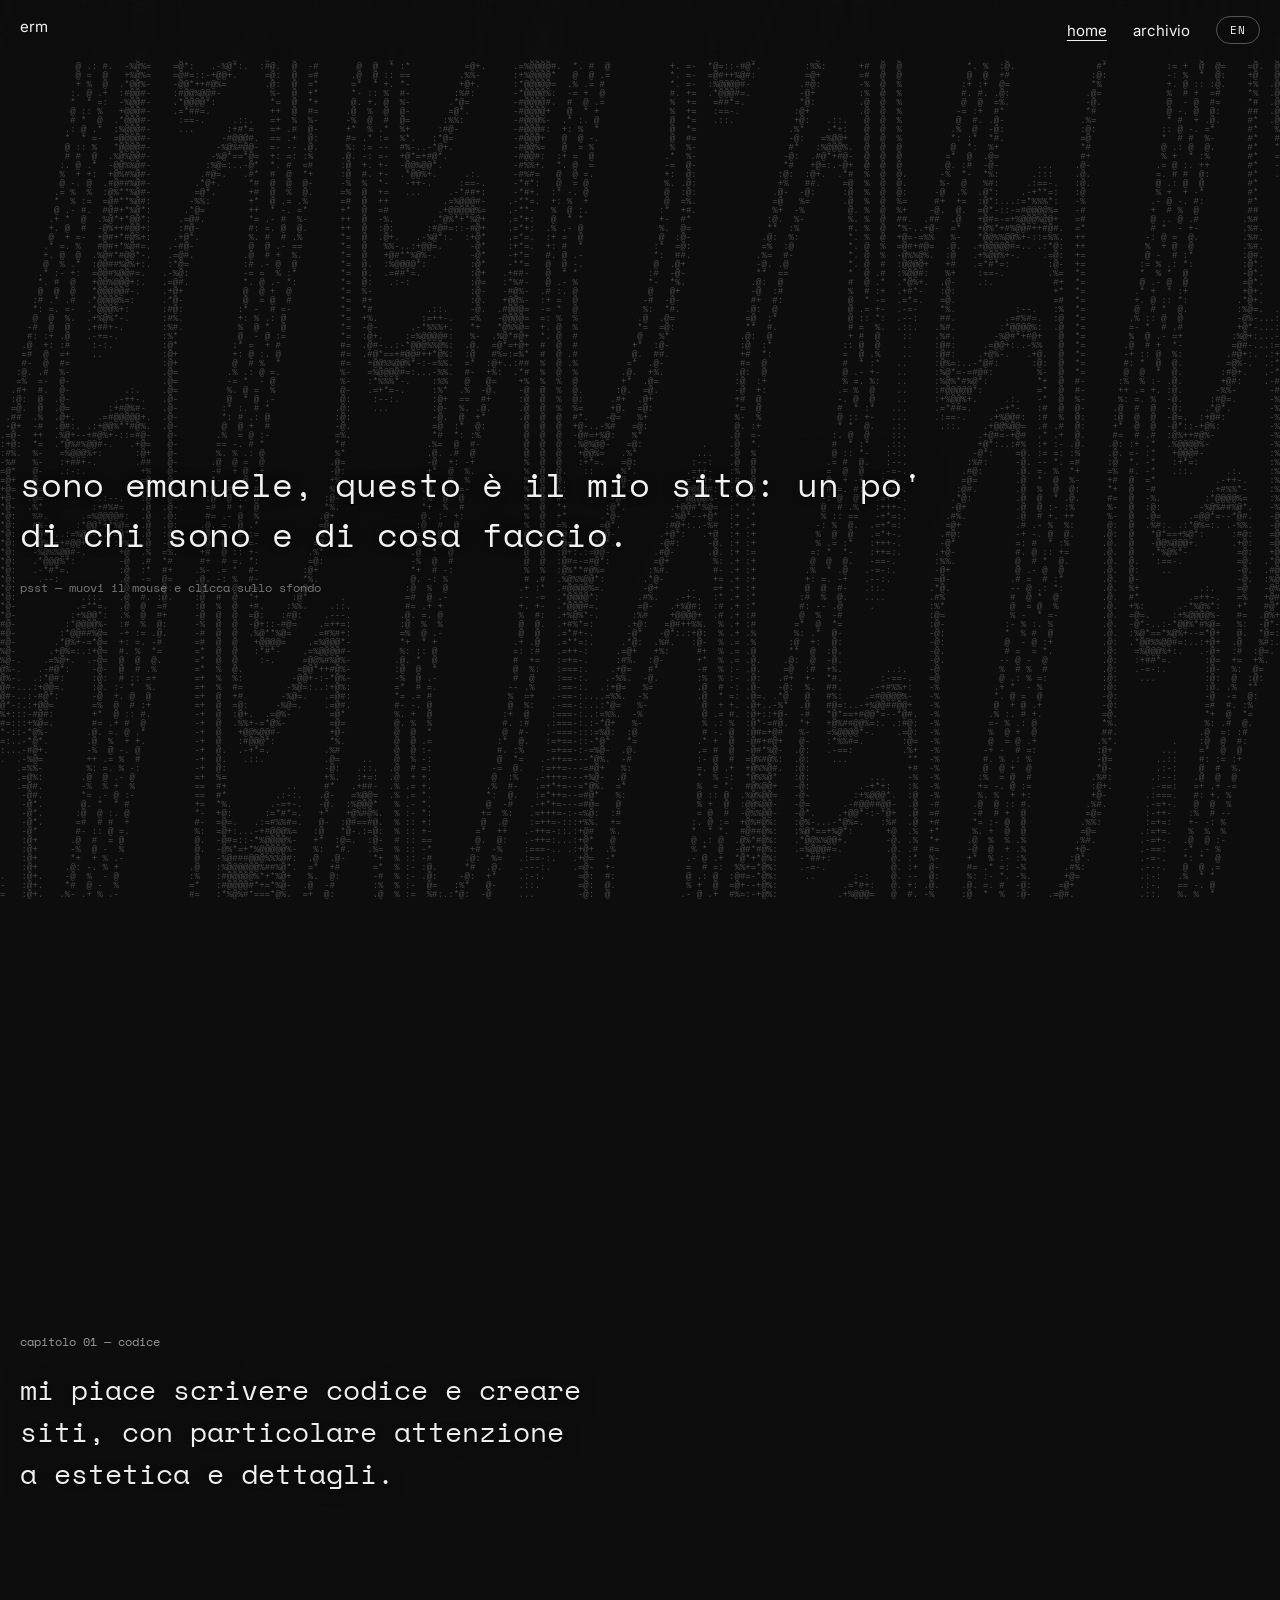
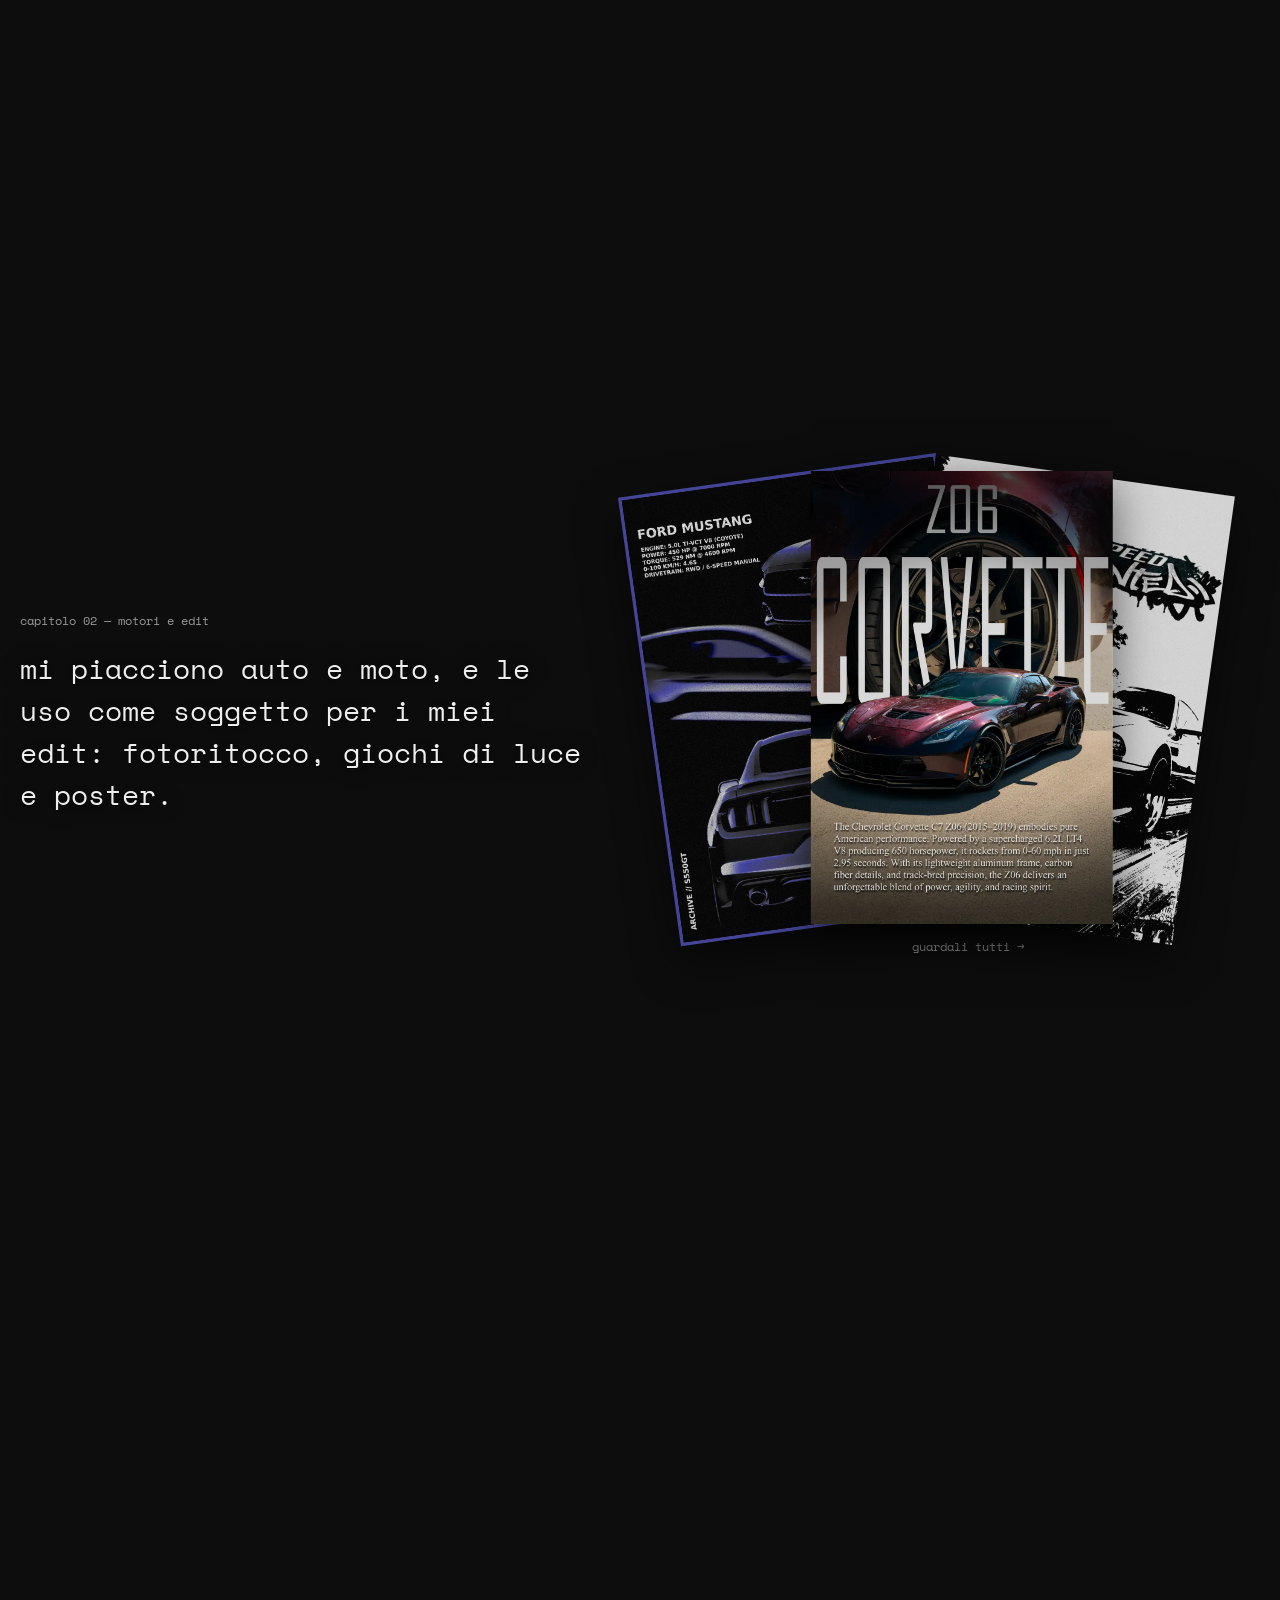
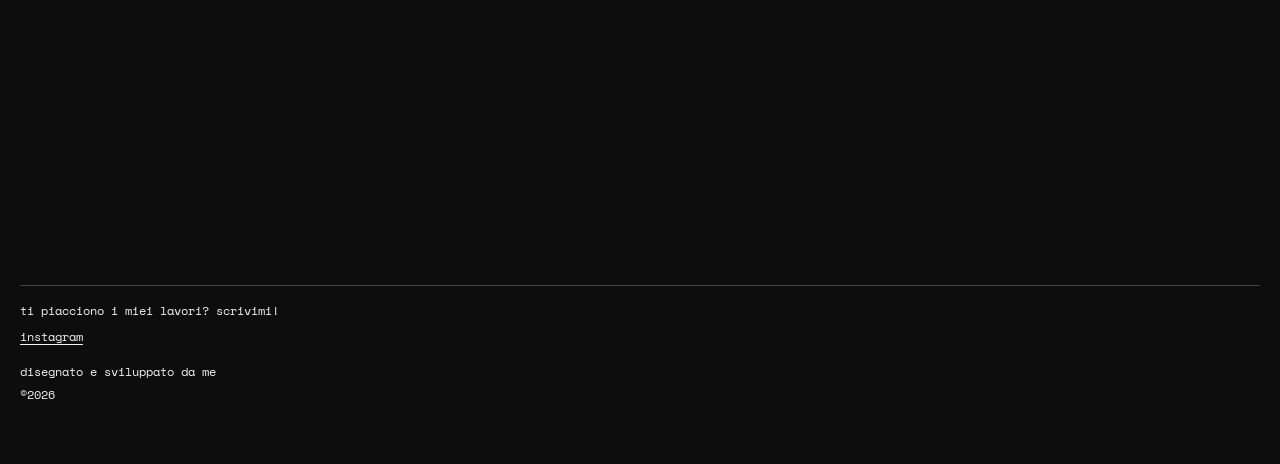
==== index.html @ 2b70f252 "ermportfolio V1" ====
<!DOCTYPE html>
<html lang="it">
<head>
  <meta charset="UTF-8" />
  <meta name="viewport" content="width=device-width, initial-scale=1.0" />
  <title>home — erm</title>
  <meta name="description" content="chi sono — scrivo codice e creo poster. questo è il mio spazio online." />
  <link rel="preconnect" href="https://fonts.googleapis.com" />
  <link rel="preconnect" href="https://fonts.gstatic.com" crossorigin />
  <link href="https://fonts.googleapis.com/css2?family=Inter:wght@400;500&family=Space+Mono&display=swap" rel="stylesheet" />
  <link rel="stylesheet" href="css/style.css?v=7" />
</head>
<body data-page="index">
  <pre class="ascii" id="ascii" aria-hidden="true"></pre>

  <header class="nav">
    <a class="name" href="#top">erm<br /></a>
    <nav class="pages"><a href="#top" class="on" data-i18n="nav_works">home</a><a href="archivio.html" data-i18n="nav_archivio">archivio</a><button id="lang" class="lang-btn" aria-label="switch language">en</button></nav>
  </header>

  <main id="top">
    <section class="hero" id="hero">
      <p class="statement rv" data-i18n="statement">sono emanuele, questo è il mio sito: un po' di chi sono e di cosa faccio.</p>
      <p class="mono ascii-hint rv" data-i18n="ascii_hint">psst — muovi il mouse e clicca sullo sfondo</p>
    </section>

    <section class="chapter" id="ch01">
      <p class="mono chapter-head rv" data-i18n="r1_head">capitolo 01 — codice</p>
      <p class="chapter-text rv" data-i18n="r1_p1">mi piace scrivere codice e creare siti, con particolare attenzione a estetica e dettagli.</p>
    </section>

    <section class="chapter" id="ch02">
      <div class="chtext">
        <p class="mono chapter-head rv" data-i18n="r2_head">capitolo 02 — motori e edit</p>
        <p class="chapter-text rv" data-i18n="r2_p1">mi piacciono auto e moto, e le uso come soggetto per i miei edit: fotoritocco, giochi di luce e poster.</p>
      </div>
      <div class="pside rv">
        <div class="deck">
          <img class="pcard ps-left" src="img/Mustang_poster-preview.webp" alt="mustang" loading="lazy" />
          <img class="pcard ps-right" src="img/BMW_NFS-preview.webp" alt="bmw m3 gtr" loading="lazy" />
          <img class="pcard ps-front" src="img/corvetteC7_z06_poster-preview.webp" alt="corvette c7 z06" loading="lazy" />
        </div>
        <p class="mono seeall"><a href="archivio.html" data-i18n="see_all">guardali tutti →</a></p>
      </div>
    </section>

    <section class="outro" id="outroSec">
      <p class="mono rv" data-i18n="outro_ask">ti piacciono i miei lavori? scrivimi!</p>
      <p class="mono rv"><a href="https://instagram.com" target="_blank" rel="noopener">instagram</a></p>
    </section>

    <footer>
      <p data-i18n="footer_made">disegnato e sviluppato da me</p>
      <p>©<span id="year">2026</span></p>
    </footer>
  </main>

  <div class="cursor-dot" id="cursor-dot" aria-hidden="true"></div>

  <script src="js/data.js?v=3"></script>
  <script src="js/main.js?v=5"></script>
</body>
</html>
---- css/style.css ----
/* V6 DIARY — replica dello stile maximiliankaspar.com/photos: tutto minuscolo, ascii animato in hero, galleria orizzontale guidata dallo scroll, didascalie = nomi file, hover con zoom + caption invertita, reveal on scroll. */
*{margin:0;padding:0;box-sizing:border-box}
html{scroll-behavior:smooth;scrollbar-width:none}
html::-webkit-scrollbar,body::-webkit-scrollbar{display:none;width:0;height:0}
body{background:#0d0d0d;color:#f2f2f2;font-family:Inter,Helvetica,Arial,sans-serif;font-size:17px;line-height:1.55;-webkit-font-smoothing:antialiased}
::selection{color:#000;background:#fff}
img{display:block;max-width:100%}
a{color:inherit;text-decoration:none}
a:hover{background:#fff;color:#000}
.mono{font-family:'Space Mono',monospace;font-size:12px}

/* reveal */
.rv{opacity:0;transform:translateY(34px);transition:opacity .9s ease,transform .9s cubic-bezier(.22,1,.36,1)}
.rv.in{opacity:1;transform:none}

/* nav sottile come l'originale */
.nav{position:fixed;top:0;left:0;right:0;z-index:50;display:flex;justify-content:space-between;align-items:flex-start;padding:16px 20px;background:rgba(13,13,13,.9);backdrop-filter:blur(8px);font-size:15px;line-height:1.4}
.name:hover{background:#fff;color:#000}
.pages{display:flex;gap:26px;align-items:center}
.pages a.on{text-decoration:underline;text-underline-offset:4px}
.lang-btn{font-family:'Space Mono',monospace;font-size:11px;letter-spacing:.1em;text-transform:uppercase;border:1px solid #555;border-radius:99px;padding:5px 13px;color:inherit;background:transparent;cursor:pointer}
.lang-btn:hover{background:#fff;color:#000;border-color:#fff}

main{position:relative;z-index:1;padding:64px 0 0}

/* ascii fullscreen dietro tutta la pagina */
.hero{position:sticky;top:0;z-index:1;overflow:hidden;min-height:100vh;min-height:100svh;display:flex;flex-direction:column;justify-content:center}
.ascii{position:fixed;inset:0;z-index:0;display:flex;align-items:center;justify-content:center;overflow:hidden;
  font-family:monospace;font-size:9px;line-height:9px;white-space:pre;color:#7d7d7d;opacity:.55;
  pointer-events:none;user-select:none;margin:0}
.statement{position:relative;z-index:1;font-family:'Space Mono',monospace;font-size:clamp(19px,3.2vw,34px);line-height:1.45;letter-spacing:0;max-width:1000px;padding:90px 20px 20px;text-shadow:0 1px 0 #000,0 0 18px #000,0 0 46px #000}
.scroll-hint{position:relative;z-index:1;padding:0 20px 8px;color:#999;text-shadow:0 0 14px #000,0 0 30px #000}
.ascii-hint{position:relative;z-index:1;padding:0 20px 60px;color:#777;text-shadow:0 0 14px #000,0 0 30px #000}

/* capitolo 02: testo a sinistra, mazzo di poster a destra */
#ch02{flex-direction:row;align-items:center;justify-content:space-between;gap:5vw}
#ch02 .chtext{flex:1 1 auto;min-width:0}
.pside{flex:0 0 auto;width:41svh;max-width:46vw;height:54vh;height:54svh;margin-right:10vw;display:flex;flex-direction:column}
.deck{position:relative;flex:1;min-height:0}
.pcard{position:absolute;bottom:0;left:50%;height:100%;width:auto;max-width:none;
  box-shadow:0 16px 44px rgba(0,0,0,.55);transform-origin:bottom center;
  transition:transform .5s cubic-bezier(.22,1,.36,1)}
.ps-front{transform:translateX(-52%);z-index:3}
.ps-left{transform:translateX(-90%) rotate(-8deg);z-index:1}
.ps-right{transform:translateX(-32%) rotate(8deg);z-index:2}
.ps-front:hover{transform:translateX(-52%) scale(1.05)}
.ps-left:hover{transform:translateX(-90%) rotate(-8deg) scale(1.05);z-index:4}
.ps-right:hover{transform:translateX(-32%) rotate(8deg) scale(1.05);z-index:4}
.seeall{margin-top:14px;text-align:center;color:#999}

/* capitolo statico: sticky, la sezione sopra sfuma mentre questa sale */
.chapter{position:sticky;top:0;z-index:2;min-height:100vh;min-height:100svh;display:flex;flex-direction:column;justify-content:center}
.chapter-head{padding:0 20px;color:#999}
.chapter-text{font-family:'Space Mono',monospace;font-size:clamp(19px,2.6vw,28px);line-height:1.5;max-width:36ch;padding:18px 20px 0;color:#eee;text-shadow:0 1px 0 #000,0 0 18px #000}

/* pallino che inverte i colori e segue il cursore su tutto il sito */
.cursor-dot{position:fixed;top:0;left:0;z-index:200;width:16px;height:16px;margin:-8px 0 0 -8px;border-radius:50%;
  background:#fff;mix-blend-mode:difference;pointer-events:none;opacity:0;
  transition:opacity .25s,width .25s,height .25s,margin .25s}
.cursor-dot.on{opacity:1}
.cursor-dot.big{width:72px;height:72px;margin:-36px 0 0 -36px}
@media (hover:hover){
  body, body a, body button, body .ashot, body .ashot *{cursor:none}
}
@media (hover:none){.cursor-dot{display:none}}

/* outro: contenuto ancorato in basso, vicino al footer */
.outro{position:relative;z-index:3;min-height:calc(100vh - 152px);min-height:calc(100svh - 152px);display:flex;flex-direction:column;justify-content:flex-end;padding:0 20px;gap:8px}
.outro > p:first-of-type{border-top:1px solid #444;padding-top:16px}
.outro a{text-decoration:underline;text-underline-offset:3px}
footer{padding:16px 20px 60px;display:grid;gap:4px;font-family:'Space Mono',monospace;font-size:12px}

/* archivio: palco fullscreen, un poster alla volta */
.archive{position:relative;z-index:1}
.archive-tabs{position:sticky;top:64px;z-index:40;display:flex;justify-content:center;gap:24px;padding:10px 20px;color:#999;font-family:'Space Mono',monospace}
.archive-tabs a{display:inline-block;padding:2px 6px}
.archive-tabs a:hover,.archive-tabs a:focus-visible,.archive-tabs a[aria-current="page"]:hover{background:#fff;color:#000}
.archive-tabs a[aria-current="page"]{color:#fff}
.archive-tabs a:focus-visible{outline:1px solid #fff;outline-offset:4px}
.portfolio-section[hidden]{display:none!important}
.apin{position:sticky;top:0;height:100vh;height:100svh;display:flex;flex-direction:column;overflow:hidden;padding:78px 0 0}
.atitle{font-family:'Space Mono',monospace;font-size:21px;padding:0 20px;min-height:1.3em}
.ahead{display:flex;justify-content:space-between;padding:8px 20px 0;color:#999}
.ashots{position:relative;flex:1;min-height:0}
.ashot{position:absolute;inset:0;display:flex;flex-direction:column;align-items:center;justify-content:center;opacity:0;will-change:transform,opacity;cursor:pointer}
.ashot .sph{will-change:transform}
.ashot img{height:74vh;height:74svh;width:auto;max-width:92vw;object-fit:contain;background:#161616}
.ashot figcaption{font-family:'Space Mono',monospace;font-size:12px;margin-top:12px;color:#eee}
.abar{margin:12px 20px 16px;height:1px;background:#2b2b2b;position:relative}
.abar .fill{position:absolute;left:0;top:-1px;height:3px;width:0;background:#fff}
.photo-stage,.sites-stage{position:relative;z-index:1;min-height:calc(100vh - 128px);min-height:calc(100svh - 128px);padding:20px 20px 40px;font-family:'Space Mono',monospace}
.photo-pin{max-width:1200px;margin:0 auto}
.photo-grid{display:grid;grid-template-columns:repeat(3,minmax(0,1fr));gap:28px 20px;margin-top:22px}
.photo-item{min-width:0;display:flex;flex-direction:column;align-items:stretch;gap:10px;border:0;background:transparent;color:inherit;font:inherit;text-align:left;cursor:zoom-in}
.photo-item:hover{background:transparent;color:#fff}
.photo-item img{width:100%;aspect-ratio:4/5;object-fit:cover;box-shadow:0 16px 44px rgba(0,0,0,.35);transition:transform .5s cubic-bezier(.22,1,.36,1)}
.photo-item:hover img{transform:scale(1.02)}
.photo-item span{color:#999;font-size:12px}
.sites-stage{display:flex;align-items:center}
.sites-content{width:100%;max-width:760px;margin:0 auto}
.sites-content .atitle{padding:0 0 12px}
.sites-content p.mono{color:#999}
.sites-description{margin-top:12px;color:#bbb;font-family:inherit}
/* fallback senza animazioni: pila verticale semplice */
.astage.native{height:auto!important}
.astage.native .apin{position:static;height:auto;padding:110px 0 40px}
.astage.native .ashot{position:static;opacity:1!important;margin-bottom:48px}

/* lightbox minimale */
.lightbox{position:fixed;inset:0;z-index:100;background:#0d0d0d;display:flex;flex-direction:column;padding:14px;opacity:0;pointer-events:none;transition:opacity .3s}
.lightbox.open{opacity:1;pointer-events:auto}
.lb-top{display:flex;justify-content:space-between;padding:6px 4px;color:#999}
.lb-top button{border:1px solid #fff;background:none;color:#fff;font:inherit;padding:8px 16px;cursor:pointer}
.lb-top button:hover{background:#fff;color:#000}
.lightbox img{max-height:78vh;max-height:78svh;object-fit:contain;margin:auto;background:#161616}
.lb-spec{text-align:center;padding:10px;color:#999}

@media (prefers-reduced-motion:reduce){
  .rv{opacity:1;transform:none}
  .hero,.chapter{position:static}
  .pcard{transition:none}
}
@media (max-width:640px){
  #ch01,#ch02{min-height:100vh;min-height:100svh}
  .pages{gap:14px}
  .nav{padding:14px}
  .archive-tabs{top:56px;gap:18px;padding:9px 14px}
  .photo-stage,.sites-stage{min-height:calc(100vh - 112px);min-height:calc(100svh - 112px);padding:18px 14px 32px}
  .photo-grid{grid-template-columns:repeat(2,minmax(0,1fr));gap:22px 12px}
  .photo-item span{font-size:10px;overflow-wrap:anywhere}
  .chapter{position:sticky;top:50%;transform:translateY(-50%);min-height:68vh;min-height:68svh;justify-content:center;padding-top:12vh;padding-bottom:12vh}
  #ch02{flex-direction:column;justify-content:center;gap:16px;align-items:flex-start;min-height:68vh;min-height:68svh}
  #ch02 .chtext{order:1;flex:0 0 auto;width:min(620px,90vw);min-width:0}
  .chapter-head{padding-left:20px}
  .chapter-text{max-width:32ch;padding-left:20px;font-size:clamp(17px,4.4vw,20px)}
  .pside{order:2;width:min(360px,78vw);max-width:360px;height:clamp(220px,28vh,340px);margin:0 auto;align-self:center;display:flex;flex-direction:column;align-items:center;justify-content:center}
  .deck{position:relative;flex:1;min-height:0;width:100%;display:flex;align-items:center;justify-content:center}
  .pcard{position:absolute;bottom:0;left:50%;height:100%;width:auto;max-width:none;transform-origin:center bottom}
  .ps-front{transform:translateX(-50%);z-index:3}
  .ps-left{transform:translateX(-94%) rotate(-8deg);z-index:1}
  .ps-right{transform:translateX(-6%) rotate(8deg);z-index:2}
  .ps-front:hover{transform:translateX(-50%) scale(1.04)}
  .ps-left:hover{transform:translateX(-94%) rotate(-8deg) scale(1.04);z-index:4}
  .ps-right:hover{transform:translateX(-6%) rotate(8deg) scale(1.04);z-index:4}
}
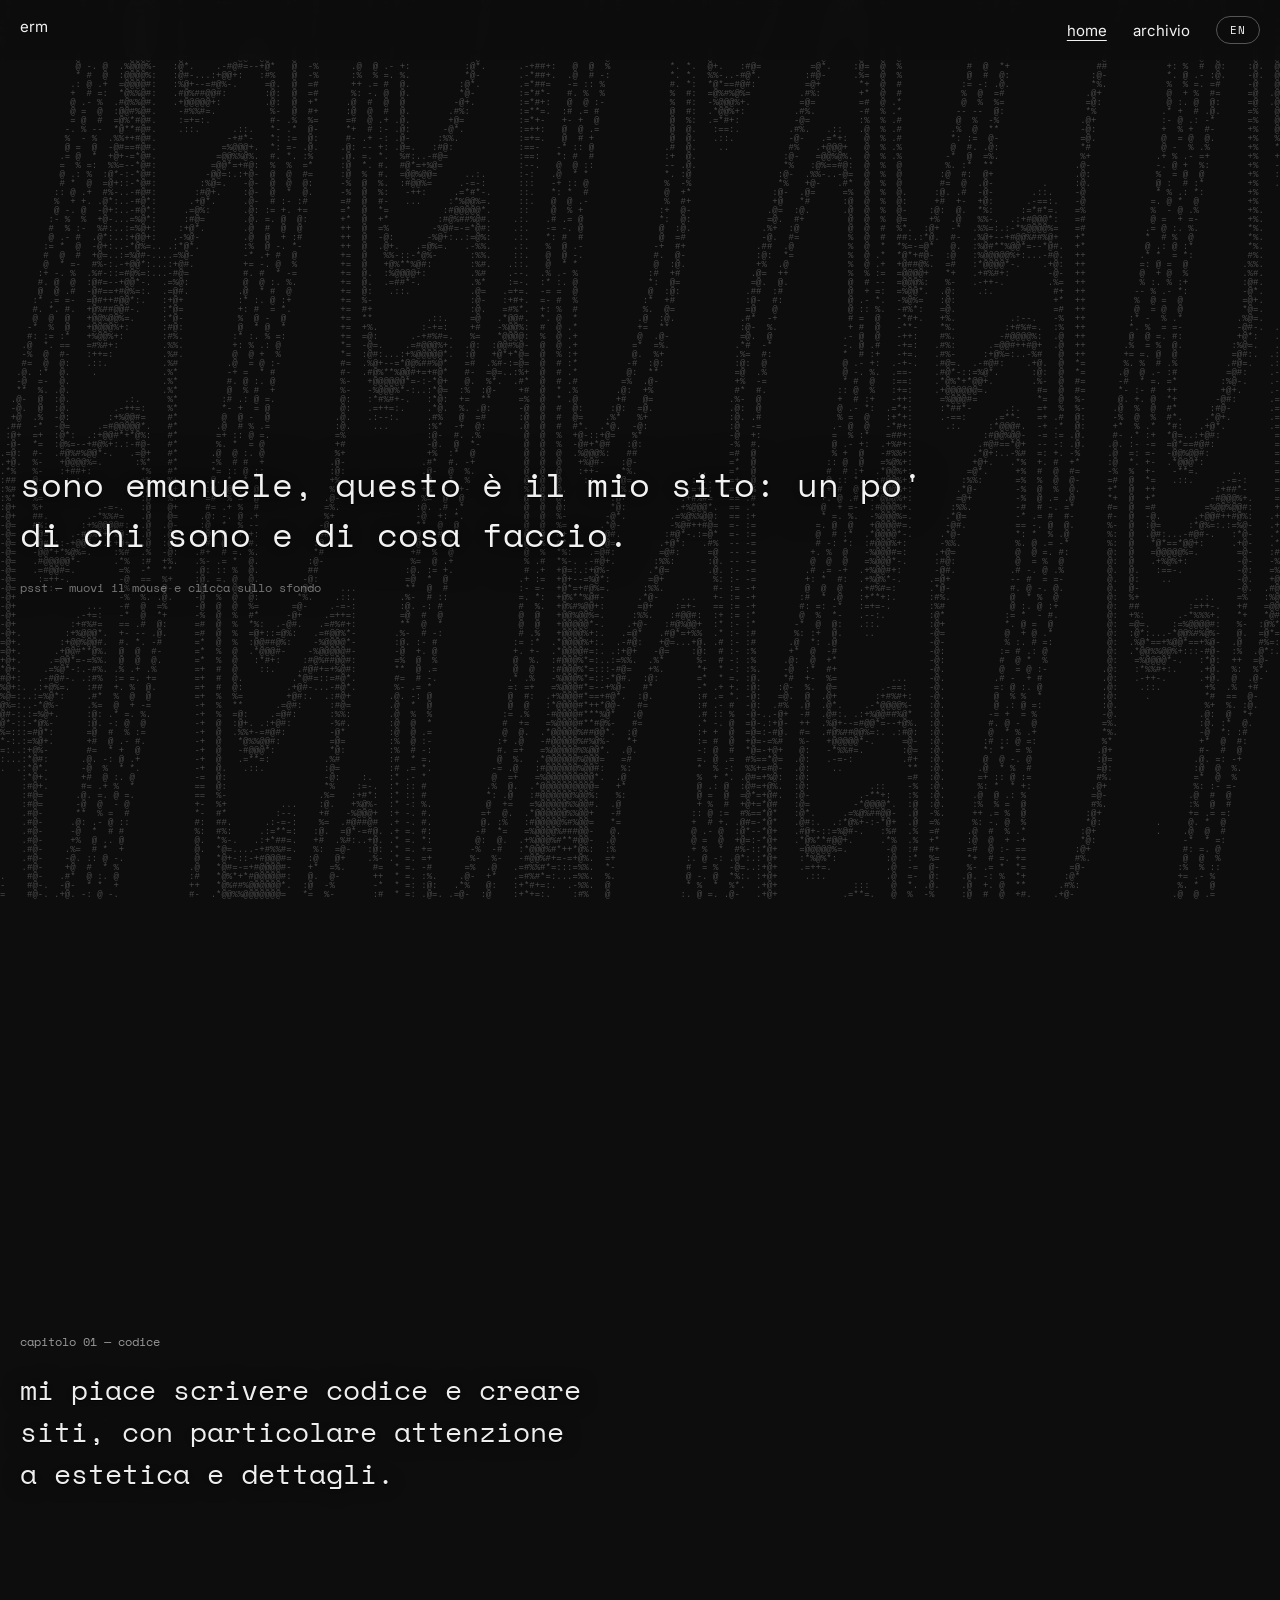
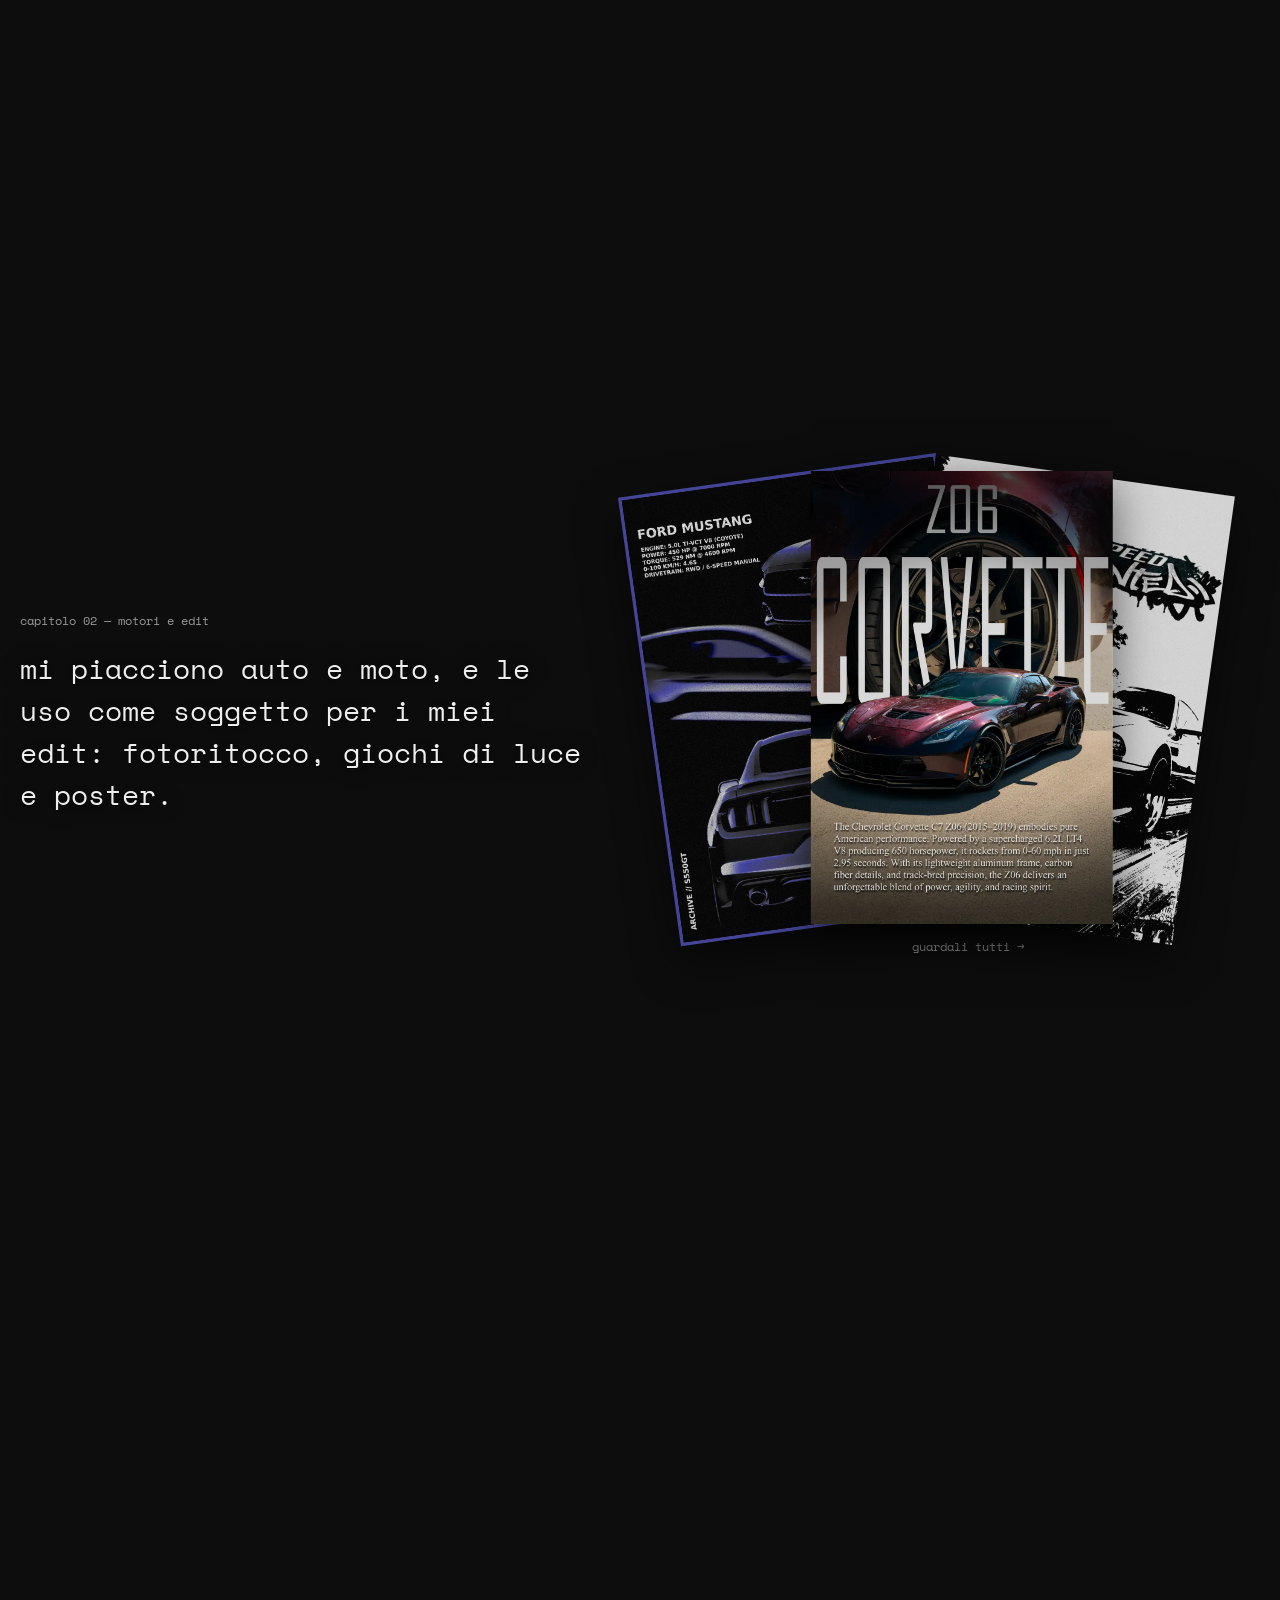
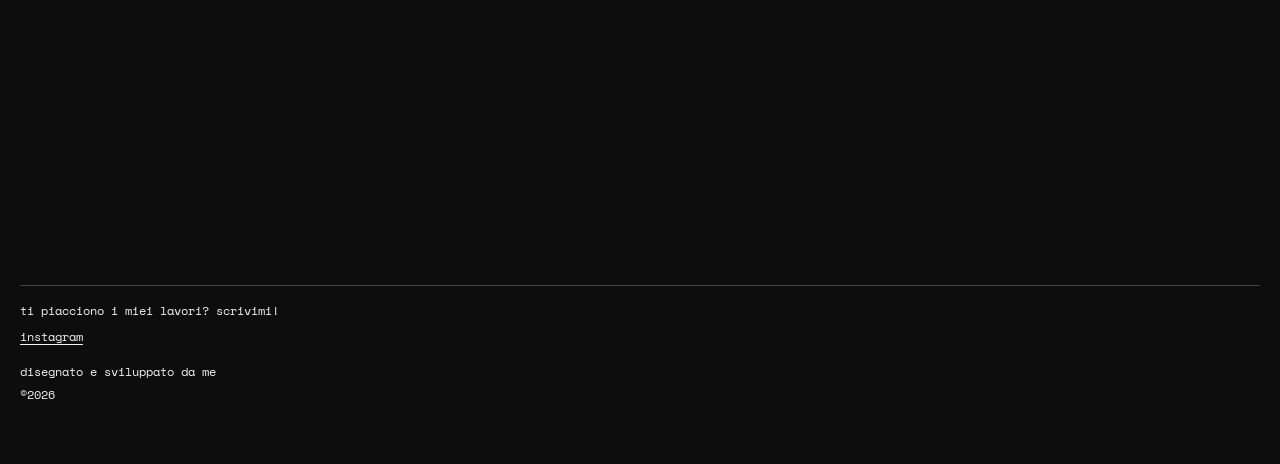
==== commit 9a252df4: "Update Instagram link in outro section" ====
--- a/index.html
+++ b/index.html
@@ -46,7 +46,7 @@
 
     <section class="outro" id="outroSec">
       <p class="mono rv" data-i18n="outro_ask">ti piacciono i miei lavori? scrivimi!</p>
-      <p class="mono rv"><a href="https://instagram.com" target="_blank" rel="noopener">instagram</a></p>
+      <p class="mono rv"><a href="https://www.instagram.com/_emanuelericci_/" target="_blank" rel="noopener">instagram</a></p>
     </section>
 
     <footer>
